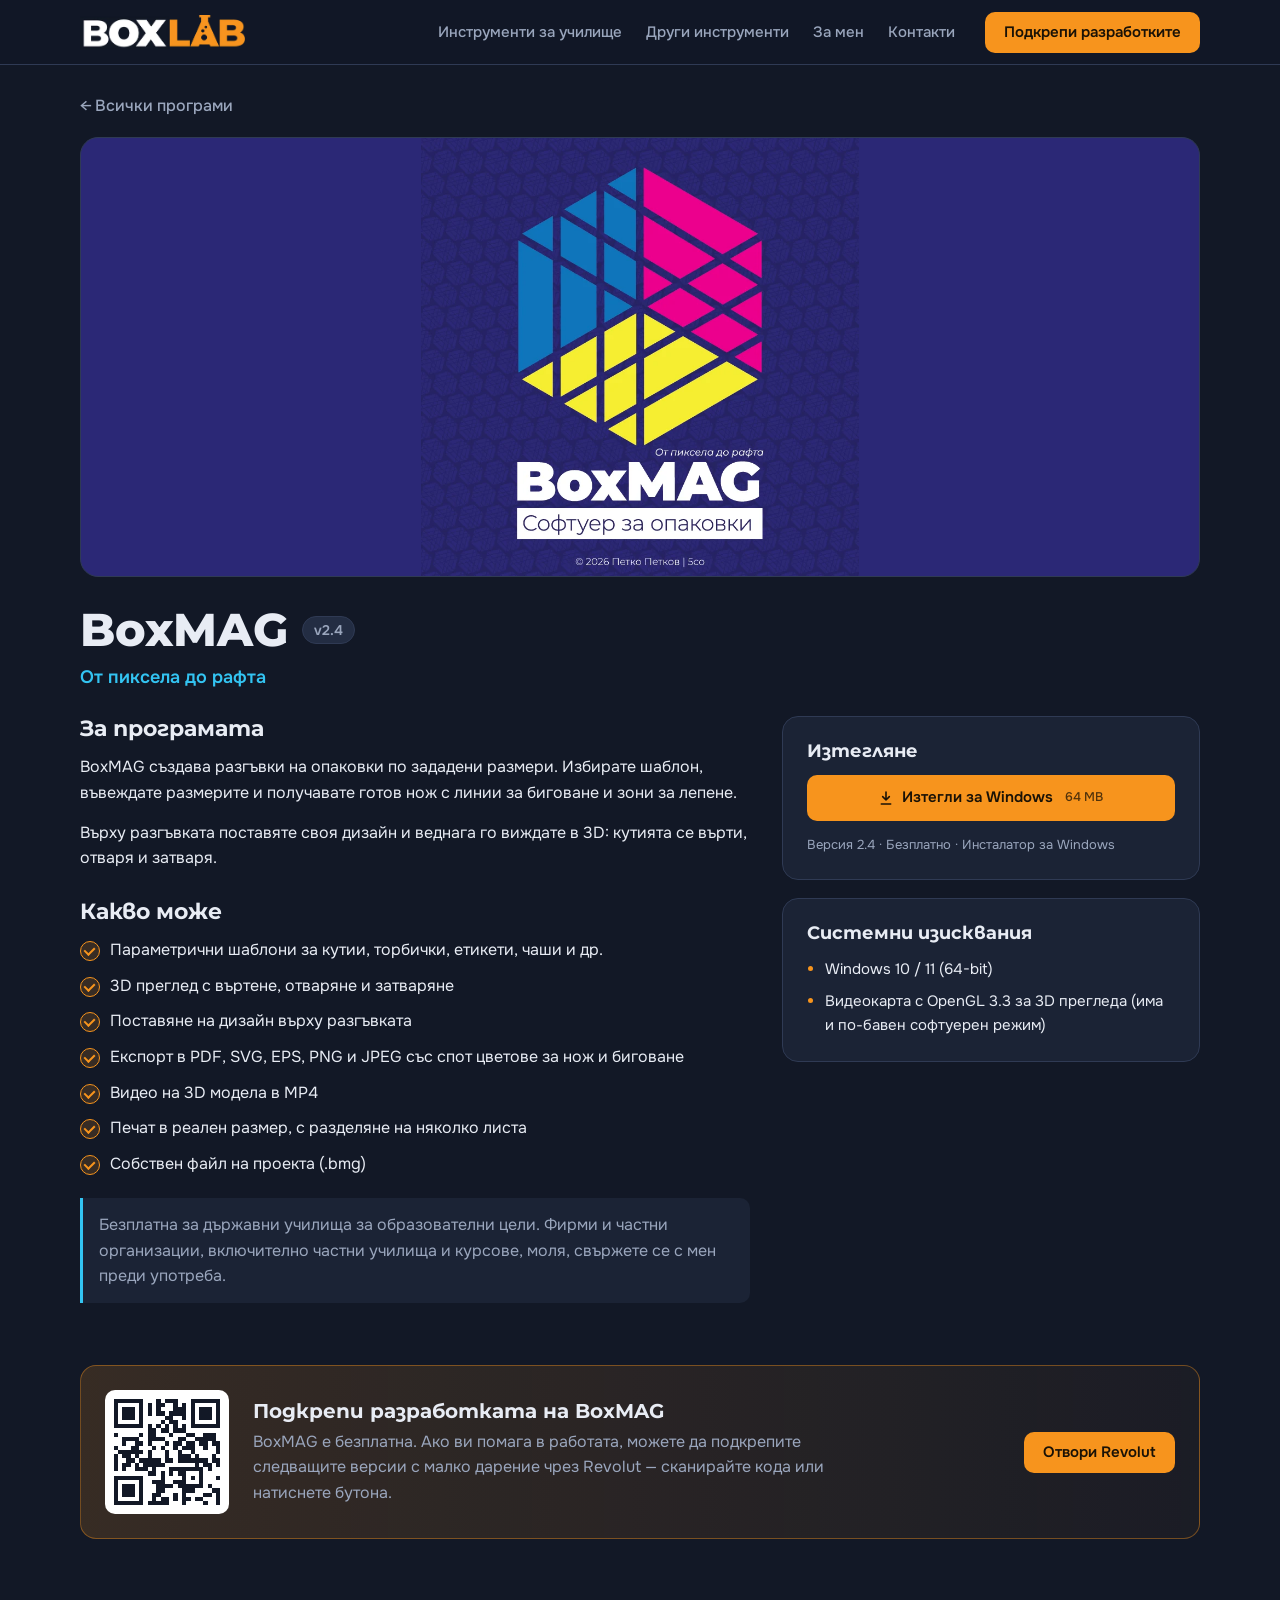
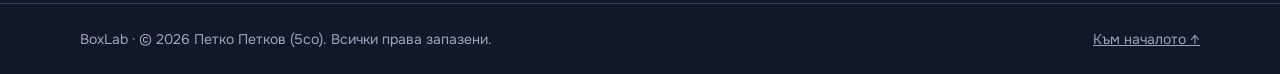
==== apps/boxmag.html @ cab24c6a "Add a page for every app; cards link via 'Виж повече'; iBox text fix - apps/<slug>.html: splash, des" ====
<!DOCTYPE html>
<html lang="bg">
<head>
<meta charset="utf-8">
<meta name="viewport" content="width=device-width, initial-scale=1">
<title>BoxMAG — BoxLab</title>
<meta name="description" content="Разгъвки на опаковки — кутии, торбички, етикети, чаши — с 3D преглед, поставяне на дизайн и експорт в PDF, SVG, EPS и PNG. Създадена за учениците по графичен дизайн.">
<link rel="preconnect" href="https://fonts.googleapis.com">
<link rel="preconnect" href="https://fonts.gstatic.com" crossorigin>
<link href="https://fonts.googleapis.com/css2?family=Montserrat:wght@600;700;800&family=Onest:wght@400;500;600&display=swap" rel="stylesheet">
<link rel="stylesheet" href="../css/style.css">
</head>
<body>
<header class="nav">
  <div class="wrap">
    <a class="brand" href="../index.html" aria-label="BoxLab — към началото"><img src="../img/boxlab-logo.webp" alt="BoxLab" width="166" height="34"></a>
    <nav aria-label="Основно меню">
      <a href="../index.html#school">Инструменти за училище</a>
      <a href="../index.html#other">Други инструменти</a>
      <a href="../index.html#about">За мен</a>
      <a href="../index.html#contact">Контакти</a>
    </nav>
    <a class="btn btn-accent" href="https://revolut.me/5co5cov" target="_blank" rel="noopener">Подкрепи разработките</a>
  </div>
</header>

<main id="top" class="app">
  <div class="wrap">
    <a class="back" href="../index.html#other">← Всички програми</a>
    <div class="shot big" style="--shot:#2b2876"><img src="../img/boxmag.webp" alt="Splash екран на BoxMAG"></div>
    <div class="app-head">
      <h1>BoxMAG <span class="tag">v2.4</span></h1>
      <p class="motto">От пиксела до рафта</p>
    </div>
    <div class="app-grid">
      <div class="app-main">
        <h2>За програмата</h2>
        <p>BoxMAG създава разгъвки на опаковки по зададени размери. Избирате шаблон, въвеждате размерите и получавате готов нож с линии за биговане и зони за лепене.</p><p>Върху разгъвката поставяте своя дизайн и веднага го виждате в 3D: кутията се върти, отваря и затваря.</p>
        <h2>Какво може</h2>
        <ul class="ticks"><li>Параметрични шаблони за кутии, торбички, етикети, чаши и др.</li><li>3D преглед с въртене, отваряне и затваряне</li><li>Поставяне на дизайн върху разгъвката</li><li>Експорт в PDF, SVG, EPS, PNG и JPEG със спот цветове за нож и биговане</li><li>Видео на 3D модела в MP4</li><li>Печат в реален размер, с разделяне на няколко листа</li><li>Собствен файл на проекта (.bmg)</li></ul>
        <p class="note">Безплатна за държавни училища за образователни цели. Фирми и частни организации, включително частни училища и курсове, моля, свържете се с мен преди употреба.</p>
      </div>
      <aside class="app-side">
        <div class="panel">
          <h3>Изтегляне</h3>
          <a class="btn btn-accent wide" href="https://drive.google.com/file/d/1gAkdbxF0jY8W7kGCFCd62C63rsixD9_W/view?usp=drive_link" target="_blank" rel="noopener"><svg viewBox="0 0 24 24" fill="none" stroke="currentColor" stroke-width="2.4" stroke-linecap="round" stroke-linejoin="round" aria-hidden="true"><path d="M12 3v12M7 10l5 5 5-5M5 21h14"/></svg>Изтегли за Windows<small>64 MB</small></a>
          <p class="fine">Версия 2.4 · Безплатно · Инсталатор за Windows</p>
        </div>
        <div class="panel">
          <h3>Системни изисквания</h3>
          <ul class="reqs"><li>Windows 10 / 11 (64-bit)</li><li>Видеокарта с OpenGL 3.3 за 3D прегледа (има и по-бавен софтуерен режим)</li></ul>
        </div>
      </aside>
    </div>

    <div class="support app-support">
      <div class="support-qr"><a href="https://revolut.me/5co5cov" target="_blank" rel="noopener"><svg class="qr" viewBox="0 0 29 29" role="img" aria-label="QR код към revolut.me/5co5cov" shape-rendering="crispEdges"><rect width="29" height="29" fill="#fff"/><path d="M2,2h1v1h-1zM3,2h1v1h-1zM4,2h1v1h-1zM5,2h1v1h-1zM6,2h1v1h-1zM7,2h1v1h-1zM8,2h1v1h-1zM12,2h1v1h-1zM14,2h1v1h-1zM15,2h1v1h-1zM16,2h1v1h-1zM20,2h1v1h-1zM21,2h1v1h-1zM22,2h1v1h-1zM23,2h1v1h-1zM24,2h1v1h-1zM25,2h1v1h-1zM26,2h1v1h-1zM2,3h1v1h-1zM8,3h1v1h-1zM10,3h1v1h-1zM12,3h1v1h-1zM13,3h1v1h-1zM16,3h1v1h-1zM18,3h1v1h-1zM20,3h1v1h-1zM26,3h1v1h-1zM2,4h1v1h-1zM4,4h1v1h-1zM5,4h1v1h-1zM6,4h1v1h-1zM8,4h1v1h-1zM10,4h1v1h-1zM12,4h1v1h-1zM16,4h1v1h-1zM17,4h1v1h-1zM18,4h1v1h-1zM20,4h1v1h-1zM22,4h1v1h-1zM23,4h1v1h-1zM24,4h1v1h-1zM26,4h1v1h-1zM2,5h1v1h-1zM4,5h1v1h-1zM5,5h1v1h-1zM6,5h1v1h-1zM8,5h1v1h-1zM10,5h1v1h-1zM12,5h1v1h-1zM13,5h1v1h-1zM15,5h1v1h-1zM16,5h1v1h-1zM17,5h1v1h-1zM18,5h1v1h-1zM20,5h1v1h-1zM22,5h1v1h-1zM23,5h1v1h-1zM24,5h1v1h-1zM26,5h1v1h-1zM2,6h1v1h-1zM4,6h1v1h-1zM5,6h1v1h-1zM6,6h1v1h-1zM8,6h1v1h-1zM14,6h1v1h-1zM15,6h1v1h-1zM18,6h1v1h-1zM20,6h1v1h-1zM22,6h1v1h-1zM23,6h1v1h-1zM24,6h1v1h-1zM26,6h1v1h-1zM2,7h1v1h-1zM8,7h1v1h-1zM13,7h1v1h-1zM15,7h1v1h-1zM16,7h1v1h-1zM20,7h1v1h-1zM26,7h1v1h-1zM2,8h1v1h-1zM3,8h1v1h-1zM4,8h1v1h-1zM5,8h1v1h-1zM6,8h1v1h-1zM7,8h1v1h-1zM8,8h1v1h-1zM10,8h1v1h-1zM12,8h1v1h-1zM14,8h1v1h-1zM16,8h1v1h-1zM18,8h1v1h-1zM20,8h1v1h-1zM21,8h1v1h-1zM22,8h1v1h-1zM23,8h1v1h-1zM24,8h1v1h-1zM25,8h1v1h-1zM26,8h1v1h-1zM10,9h1v1h-1zM11,9h1v1h-1zM13,9h1v1h-1zM14,9h1v1h-1zM16,9h1v1h-1zM17,9h1v1h-1zM18,9h1v1h-1zM2,10h1v1h-1zM8,10h1v1h-1zM10,10h1v1h-1zM11,10h1v1h-1zM15,10h1v1h-1zM19,10h1v1h-1zM20,10h1v1h-1zM23,10h1v1h-1zM24,10h1v1h-1zM25,10h1v1h-1zM4,11h1v1h-1zM5,11h1v1h-1zM6,11h1v1h-1zM7,11h1v1h-1zM10,11h1v1h-1zM11,11h1v1h-1zM12,11h1v1h-1zM13,11h1v1h-1zM17,11h1v1h-1zM18,11h1v1h-1zM21,11h1v1h-1zM22,11h1v1h-1zM23,11h1v1h-1zM24,11h1v1h-1zM25,11h1v1h-1zM4,12h1v1h-1zM7,12h1v1h-1zM8,12h1v1h-1zM10,12h1v1h-1zM14,12h1v1h-1zM16,12h1v1h-1zM17,12h1v1h-1zM19,12h1v1h-1zM20,12h1v1h-1zM22,12h1v1h-1zM23,12h1v1h-1zM25,12h1v1h-1zM26,12h1v1h-1zM2,13h1v1h-1zM6,13h1v1h-1zM7,13h1v1h-1zM11,13h1v1h-1zM13,13h1v1h-1zM16,13h1v1h-1zM18,13h1v1h-1zM19,13h1v1h-1zM20,13h1v1h-1zM23,13h1v1h-1zM26,13h1v1h-1zM3,14h1v1h-1zM4,14h1v1h-1zM5,14h1v1h-1zM6,14h1v1h-1zM7,14h1v1h-1zM8,14h1v1h-1zM10,14h1v1h-1zM14,14h1v1h-1zM17,14h1v1h-1zM20,14h1v1h-1zM26,14h1v1h-1zM2,15h1v1h-1zM4,15h1v1h-1zM5,15h1v1h-1zM7,15h1v1h-1zM10,15h1v1h-1zM14,15h1v1h-1zM17,15h1v1h-1zM18,15h1v1h-1zM19,15h1v1h-1zM21,15h1v1h-1zM25,15h1v1h-1zM2,16h1v1h-1zM5,16h1v1h-1zM6,16h1v1h-1zM8,16h1v1h-1zM9,16h1v1h-1zM10,16h1v1h-1zM11,16h1v1h-1zM12,16h1v1h-1zM14,16h1v1h-1zM15,16h1v1h-1zM17,16h1v1h-1zM18,16h1v1h-1zM19,16h1v1h-1zM20,16h1v1h-1zM21,16h1v1h-1zM22,16h1v1h-1zM23,16h1v1h-1zM25,16h1v1h-1zM26,16h1v1h-1zM2,17h1v1h-1zM4,17h1v1h-1zM5,17h1v1h-1zM7,17h1v1h-1zM9,17h1v1h-1zM10,17h1v1h-1zM11,17h1v1h-1zM12,17h1v1h-1zM13,17h1v1h-1zM21,17h1v1h-1zM23,17h1v1h-1zM24,17h1v1h-1zM26,17h1v1h-1zM2,18h1v1h-1zM4,18h1v1h-1zM7,18h1v1h-1zM8,18h1v1h-1zM9,18h1v1h-1zM11,18h1v1h-1zM15,18h1v1h-1zM16,18h1v1h-1zM17,18h1v1h-1zM18,18h1v1h-1zM19,18h1v1h-1zM20,18h1v1h-1zM21,18h1v1h-1zM22,18h1v1h-1zM24,18h1v1h-1zM10,19h1v1h-1zM11,19h1v1h-1zM13,19h1v1h-1zM15,19h1v1h-1zM17,19h1v1h-1zM18,19h1v1h-1zM22,19h1v1h-1zM2,20h1v1h-1zM3,20h1v1h-1zM4,20h1v1h-1zM5,20h1v1h-1zM6,20h1v1h-1zM7,20h1v1h-1zM8,20h1v1h-1zM13,20h1v1h-1zM18,20h1v1h-1zM20,20h1v1h-1zM22,20h1v1h-1zM26,20h1v1h-1zM2,21h1v1h-1zM8,21h1v1h-1zM11,21h1v1h-1zM12,21h1v1h-1zM13,21h1v1h-1zM16,21h1v1h-1zM17,21h1v1h-1zM18,21h1v1h-1zM22,21h1v1h-1zM2,22h1v1h-1zM4,22h1v1h-1zM5,22h1v1h-1zM6,22h1v1h-1zM8,22h1v1h-1zM12,22h1v1h-1zM13,22h1v1h-1zM14,22h1v1h-1zM15,22h1v1h-1zM17,22h1v1h-1zM18,22h1v1h-1zM19,22h1v1h-1zM20,22h1v1h-1zM21,22h1v1h-1zM22,22h1v1h-1zM24,22h1v1h-1zM2,23h1v1h-1zM4,23h1v1h-1zM5,23h1v1h-1zM6,23h1v1h-1zM8,23h1v1h-1zM12,23h1v1h-1zM13,23h1v1h-1zM18,23h1v1h-1zM19,23h1v1h-1zM20,23h1v1h-1zM25,23h1v1h-1zM26,23h1v1h-1zM2,24h1v1h-1zM4,24h1v1h-1zM5,24h1v1h-1zM6,24h1v1h-1zM8,24h1v1h-1zM11,24h1v1h-1zM12,24h1v1h-1zM16,24h1v1h-1zM18,24h1v1h-1zM23,24h1v1h-1zM24,24h1v1h-1zM26,24h1v1h-1zM2,25h1v1h-1zM8,25h1v1h-1zM11,25h1v1h-1zM13,25h1v1h-1zM14,25h1v1h-1zM16,25h1v1h-1zM18,25h1v1h-1zM19,25h1v1h-1zM21,25h1v1h-1zM22,25h1v1h-1zM26,25h1v1h-1zM2,26h1v1h-1zM3,26h1v1h-1zM4,26h1v1h-1zM5,26h1v1h-1zM6,26h1v1h-1zM7,26h1v1h-1zM8,26h1v1h-1zM10,26h1v1h-1zM11,26h1v1h-1zM12,26h1v1h-1zM13,26h1v1h-1zM14,26h1v1h-1zM18,26h1v1h-1zM23,26h1v1h-1zM26,26h1v1h-1z" fill="#121826"/></svg></a></div>
      <div class="support-text">
        <h3>Подкрепи разработката на BoxMAG</h3>
        <p>BoxMAG е безплатна. Ако ви помага в работата, можете да подкрепите следващите версии с малко дарение чрез Revolut — сканирайте кода или натиснете бутона.</p>
      </div>
      <a class="btn btn-accent" href="https://revolut.me/5co5cov" target="_blank" rel="noopener">Отвори Revolut</a>
    </div>
  </div>
</main>
<footer>
  <div class="wrap">
    <span>BoxLab · © 2026 Петко Петков (5co). Всички права запазени.</span>
    <a href="#top">Към началото ↑</a>
  </div>
</footer>
</body>
</html>
---- css/style.css ----
:root{
  /* Layout: dark workshop page — hero, two shelves of app cards, about + contacts; one orange accent for actions */
  --bg:#121826;
  --surface:#1b2335;
  --surface-2:#232d43;
  --line:#2f3a54;
  --text:#e8ecf4;
  --muted:#9aa6bd;
  --accent:#f7941d;
  --accent-ink:#1a1206;
  --cyan:#33c4f2;
  --display:"Montserrat",system-ui,sans-serif;
  --body:"Onest",system-ui,-apple-system,"Segoe UI",sans-serif;
  color-scheme:dark;
}
*{box-sizing:border-box}
html{scroll-behavior:smooth}
@media (prefers-reduced-motion:reduce){html{scroll-behavior:auto}*{transition:none!important}}
body{margin:0;background:var(--bg);color:var(--text);font:400 16px/1.6 var(--body)}
a{color:inherit}
img{max-width:100%;display:block}
.wrap{max-width:1160px;margin:0 auto;padding:0 20px}
:focus-visible{outline:2px solid var(--cyan);outline-offset:3px;border-radius:6px}

/* nav */
header.nav{position:sticky;top:0;z-index:10;background:rgba(18,24,38,.92);backdrop-filter:blur(8px);border-bottom:1px solid var(--line)}
.nav .wrap{display:flex;align-items:center;gap:20px;min-height:64px;flex-wrap:wrap;padding-top:8px;padding-bottom:8px}
.brand{display:flex;align-items:center;text-decoration:none}
.brand img{height:34px;width:auto}
.nav nav{display:flex;gap:4px;flex-wrap:wrap;margin-left:auto}
.nav nav a{text-decoration:none;color:var(--muted);padding:8px 10px;border-radius:8px;font-weight:500;font-size:15px}
.nav nav a:hover{color:var(--text);background:var(--surface)}

.btn{display:inline-flex;align-items:center;gap:8px;text-decoration:none;font:600 15px/1 var(--body);padding:12px 18px;border-radius:10px;border:1px solid transparent;cursor:pointer;white-space:nowrap}
.btn-accent{background:var(--accent);color:var(--accent-ink)}
.btn-accent:hover{background:#ffa83d}
.btn-ghost{border-color:var(--line);color:var(--text)}
.btn-ghost:hover{border-color:var(--muted)}
.btn svg{width:16px;height:16px;flex:none}

/* hero */
.hero{padding:72px 0 56px;border-bottom:1px solid var(--line)}
.hero h1{font:800 clamp(30px,5vw,52px)/1.1 var(--display);margin:0 0 18px;max-width:18ch;text-wrap:balance}
.hero h1 em{font-style:normal;color:var(--accent)}
.hero p{color:var(--muted);font-size:18px;max-width:58ch;margin:0 0 28px}
.hero .actions{display:flex;gap:12px;flex-wrap:wrap}
.facts{display:flex;gap:28px;flex-wrap:wrap;margin-top:40px;color:var(--muted);font-size:14px}
.facts b{display:block;color:var(--text);font:700 22px/1.2 var(--display)}

/* sections */
section.block{padding:64px 0}
.block h2{font:800 clamp(24px,3.2vw,34px)/1.2 var(--display);margin:0 0 8px;text-wrap:balance}
.block .lead{color:var(--muted);margin:0 0 32px;max-width:62ch}

.grid{display:grid;grid-template-columns:repeat(auto-fill,minmax(320px,1fr));gap:22px}
.card{display:flex;flex-direction:column;background:var(--surface);border:1px solid var(--line);border-radius:16px;overflow:hidden}
.shot{position:relative;aspect-ratio:16/10;display:grid;place-items:center;overflow:hidden;background:var(--shot,#1e293b)}
.shot img{position:absolute;inset:0;width:100%;height:100%;object-fit:contain}
.card .body{padding:20px 22px 22px;display:flex;flex-direction:column;gap:10px;flex:1}
.card h3{font:700 21px/1.2 var(--display);margin:0;display:flex;align-items:center;gap:10px;flex-wrap:wrap}
.tag{font:600 12px/1 var(--body);padding:5px 9px;border-radius:999px;background:var(--surface-2);color:var(--muted);border:1px solid var(--line)}
.tag.soon{color:var(--cyan);border-color:rgba(51,196,242,.4)}
.tag.dev{color:var(--accent);border-color:rgba(247,148,29,.45)}
.motto{color:var(--cyan);font-weight:600;font-size:14px;margin:0}
.card p.desc{margin:0;color:var(--muted);font-size:15px}
.card .dl{display:flex;gap:10px;flex-wrap:wrap;margin-top:auto;padding-top:8px}
.meta{font-size:13px;color:var(--muted)}

.rd{background:linear-gradient(135deg,#1c2c4a,#0f1626);color:var(--text)}
.rd div{text-align:center}
.rd b{display:block;font:800 40px/1 var(--display);letter-spacing:.02em}
.rd b span{color:var(--accent)}
.rd small{color:var(--muted);font-size:14px}

/* about + contact */
.about{display:grid;grid-template-columns:1.3fr 1fr;gap:28px;align-items:start}
.about p{max-width:62ch;margin:0 0 14px}
.me{display:flex;gap:28px;align-items:flex-start}
.avatar{flex:none;width:150px;height:150px;border-radius:50%;object-fit:cover;border:3px solid var(--accent);box-shadow:0 0 0 6px rgba(247,148,29,.12)}
@media (max-width:560px){.me{flex-direction:column;gap:18px}.avatar{width:120px;height:120px}}
.panel{background:var(--surface);border:1px solid var(--line);border-radius:16px;padding:24px}
.panel h3{font:700 18px/1.2 var(--display);margin:0 0 12px}
.contact-list{list-style:none;margin:0;padding:0;display:grid;gap:12px}
.contact-list a{text-decoration:none}
.contact-list a:hover{color:var(--accent)}
.contact-list span{display:block;font-size:13px;color:var(--muted)}
.qr-box{display:flex;gap:16px;align-items:center;margin-top:18px;padding-top:18px;border-top:1px solid var(--line)}
.qr-box .qr{width:116px;height:116px;display:block;border-radius:10px;flex:none}
.qr-box a{text-decoration:none}
.qr-box a:hover{color:var(--accent)}
.qr-box span{display:block;font-size:13px;color:var(--muted)}
.qr-box small{display:block;color:var(--muted);font-size:13px;margin-top:6px;max-width:26ch}
.support{margin-top:28px;display:flex;gap:24px;align-items:center;justify-content:space-between;flex-wrap:wrap;background:linear-gradient(90deg,rgba(247,148,29,.16),rgba(247,148,29,.04));border:1px solid rgba(247,148,29,.4);border-radius:16px;padding:24px}
.support h3{font:700 20px/1.2 var(--display);margin:0 0 6px}
.support p{margin:0;color:var(--muted);max-width:56ch}

footer{border-top:1px solid var(--line);padding:24px 0;color:var(--muted);font-size:14px}
footer .wrap{display:flex;justify-content:space-between;gap:12px;flex-wrap:wrap}

@media (max-width:760px){
  .about{grid-template-columns:1fr}
  .nav nav{margin-left:0;width:100%}
  .grid{grid-template-columns:1fr}
}

/* --- общи добавки --- */
section.block.alt{background:#0f1420;border-top:1px solid var(--line);border-bottom:1px solid var(--line)}
.card h3 a{text-decoration:none}
.card h3 a:hover{color:var(--accent)}
.card-link{display:block}
.card-link .shot{transition:filter .15s}
.card-link:hover .shot{filter:brightness(1.08)}
.btn svg{width:16px;height:16px}

/* --- страница на програма --- */
.app{padding:28px 0 64px}
.back{display:inline-block;color:var(--muted);text-decoration:none;font-weight:500;margin-bottom:18px}
.back:hover{color:var(--accent)}
.shot.big{aspect-ratio:auto;height:clamp(220px,40vw,440px);border-radius:18px;border:1px solid var(--line)}
.shot.big.rd b{font-size:clamp(48px,8vw,88px)}
.app-head{margin:28px 0 8px}
.app-head h1{font:800 clamp(30px,4.6vw,46px)/1.1 var(--display);margin:0 0 8px;display:flex;align-items:center;gap:14px;flex-wrap:wrap}
.app-head h1 .tag{font-size:14px;padding:6px 11px}
.app-head .motto{font-size:18px}
.app-grid{display:grid;grid-template-columns:minmax(0,1.6fr) minmax(280px,1fr);gap:32px;margin-top:24px;align-items:start}
.app-main h2{font:700 22px/1.2 var(--display);margin:28px 0 12px}
.app-main h2:first-child{margin-top:0}
.app-main p{margin:0 0 14px;max-width:66ch}
.ticks{list-style:none;margin:0;padding:0;display:grid;gap:10px}
.ticks li{position:relative;padding-left:30px}
.ticks li::before{content:"";position:absolute;left:0;top:4px;width:18px;height:18px;border-radius:50%;background:rgba(247,148,29,.16);border:1.5px solid var(--accent)}
.ticks li::after{content:"";position:absolute;left:6px;top:8px;width:5px;height:8px;border:solid var(--accent);border-width:0 2px 2px 0;transform:rotate(45deg)}
.note{margin-top:22px!important;padding:14px 16px;border-left:3px solid var(--cyan);background:var(--surface);border-radius:0 10px 10px 0;color:var(--muted)}
.app-side{display:grid;gap:18px;position:sticky;top:84px}
.app-side .btn.wide{width:100%;justify-content:center;margin-bottom:10px;padding:14px 18px}
.app-side .btn small{font-weight:500;opacity:.75;margin-left:4px}
.fine{color:var(--muted);font-size:13px;margin:4px 0 0}
.pending{padding:14px;border-radius:10px;border:1px dashed var(--line);text-align:center;color:var(--cyan);font-weight:600}
.reqs{margin:0;padding-left:18px;display:grid;gap:8px;color:var(--text);font-size:15px}
.reqs li::marker{color:var(--accent)}
.app-support{margin-top:48px;justify-content:flex-start}
.app-support .support-text{flex:1;min-width:240px}
.support-qr .qr{width:124px;height:124px;display:block;border-radius:10px}
@media (max-width:860px){.app-grid{grid-template-columns:1fr}.app-side{position:static}}
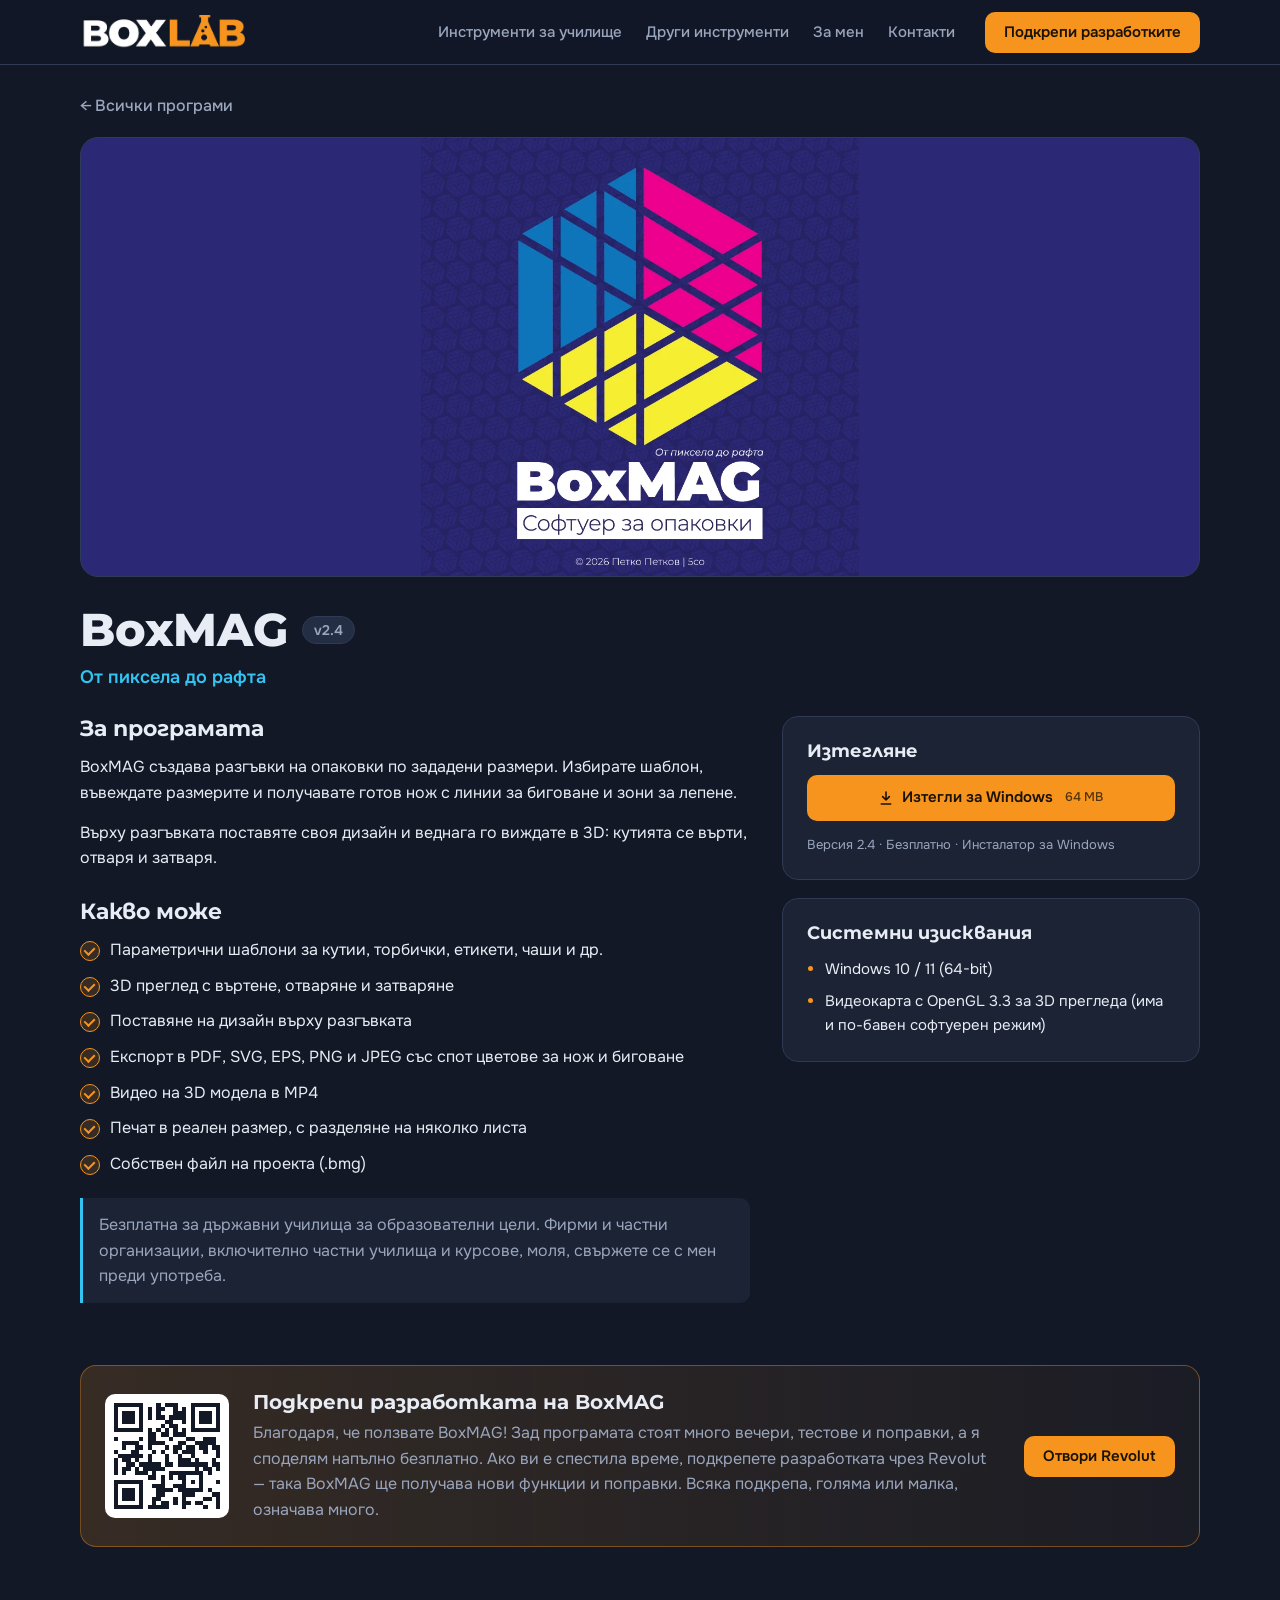
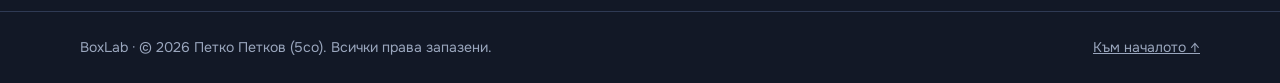
==== commit d0c7e67a: "New support texts on home and app pages Co-Authored-By: Claude Opus 5.5 <noreply@anthropic.com> Clau" ====
--- a/apps/boxmag.html
+++ b/apps/boxmag.html
@@ -9,6 +9,7 @@
 <link rel="preconnect" href="https://fonts.gstatic.com" crossorigin>
 <link href="https://fonts.googleapis.com/css2?family=Montserrat:wght@600;700;800&family=Onest:wght@400;500;600&display=swap" rel="stylesheet">
 <link rel="stylesheet" href="../css/style.css">
+<script data-goatcounter="https://5co.goatcounter.com/count" async src="https://gc.zgo.at/count.js"></script>
 </head>
 <body>
 <header class="nav">
@@ -20,7 +21,7 @@
       <a href="../index.html#about">За мен</a>
       <a href="../index.html#contact">Контакти</a>
     </nav>
-    <a class="btn btn-accent" href="https://revolut.me/5co5cov" target="_blank" rel="noopener">Подкрепи разработките</a>
+    <a class="btn btn-accent" href="https://revolut.me/5co5cov" target="_blank" rel="noopener" data-goatcounter-click="revolut" data-goatcounter-title="Revolut — подкрепа">Подкрепи разработките</a>
   </div>
 </header>
 
@@ -43,7 +44,7 @@
       <aside class="app-side">
         <div class="panel">
           <h3>Изтегляне</h3>
-          <a class="btn btn-accent wide" href="https://drive.google.com/file/d/1gAkdbxF0jY8W7kGCFCd62C63rsixD9_W/view?usp=drive_link" target="_blank" rel="noopener"><svg viewBox="0 0 24 24" fill="none" stroke="currentColor" stroke-width="2.4" stroke-linecap="round" stroke-linejoin="round" aria-hidden="true"><path d="M12 3v12M7 10l5 5 5-5M5 21h14"/></svg>Изтегли за Windows<small>64 MB</small></a>
+          <a class="btn btn-accent wide" href="https://drive.google.com/file/d/1gAkdbxF0jY8W7kGCFCd62C63rsixD9_W/view?usp=drive_link" target="_blank" rel="noopener" data-goatcounter-click="download-boxmag" data-goatcounter-title="Изтегляне: BoxMAG (Изтегли)"><svg viewBox="0 0 24 24" fill="none" stroke="currentColor" stroke-width="2.4" stroke-linecap="round" stroke-linejoin="round" aria-hidden="true"><path d="M12 3v12M7 10l5 5 5-5M5 21h14"/></svg>Изтегли за Windows<small>64 MB</small></a>
           <p class="fine">Версия 2.4 · Безплатно · Инсталатор за Windows</p>
         </div>
         <div class="panel">
@@ -54,12 +55,12 @@
     </div>
 
     <div class="support app-support">
-      <div class="support-qr"><a href="https://revolut.me/5co5cov" target="_blank" rel="noopener"><svg class="qr" viewBox="0 0 29 29" role="img" aria-label="QR код към revolut.me/5co5cov" shape-rendering="crispEdges"><rect width="29" height="29" fill="#fff"/><path d="M2,2h1v1h-1zM3,2h1v1h-1zM4,2h1v1h-1zM5,2h1v1h-1zM6,2h1v1h-1zM7,2h1v1h-1zM8,2h1v1h-1zM12,2h1v1h-1zM14,2h1v1h-1zM15,2h1v1h-1zM16,2h1v1h-1zM20,2h1v1h-1zM21,2h1v1h-1zM22,2h1v1h-1zM23,2h1v1h-1zM24,2h1v1h-1zM25,2h1v1h-1zM26,2h1v1h-1zM2,3h1v1h-1zM8,3h1v1h-1zM10,3h1v1h-1zM12,3h1v1h-1zM13,3h1v1h-1zM16,3h1v1h-1zM18,3h1v1h-1zM20,3h1v1h-1zM26,3h1v1h-1zM2,4h1v1h-1zM4,4h1v1h-1zM5,4h1v1h-1zM6,4h1v1h-1zM8,4h1v1h-1zM10,4h1v1h-1zM12,4h1v1h-1zM16,4h1v1h-1zM17,4h1v1h-1zM18,4h1v1h-1zM20,4h1v1h-1zM22,4h1v1h-1zM23,4h1v1h-1zM24,4h1v1h-1zM26,4h1v1h-1zM2,5h1v1h-1zM4,5h1v1h-1zM5,5h1v1h-1zM6,5h1v1h-1zM8,5h1v1h-1zM10,5h1v1h-1zM12,5h1v1h-1zM13,5h1v1h-1zM15,5h1v1h-1zM16,5h1v1h-1zM17,5h1v1h-1zM18,5h1v1h-1zM20,5h1v1h-1zM22,5h1v1h-1zM23,5h1v1h-1zM24,5h1v1h-1zM26,5h1v1h-1zM2,6h1v1h-1zM4,6h1v1h-1zM5,6h1v1h-1zM6,6h1v1h-1zM8,6h1v1h-1zM14,6h1v1h-1zM15,6h1v1h-1zM18,6h1v1h-1zM20,6h1v1h-1zM22,6h1v1h-1zM23,6h1v1h-1zM24,6h1v1h-1zM26,6h1v1h-1zM2,7h1v1h-1zM8,7h1v1h-1zM13,7h1v1h-1zM15,7h1v1h-1zM16,7h1v1h-1zM20,7h1v1h-1zM26,7h1v1h-1zM2,8h1v1h-1zM3,8h1v1h-1zM4,8h1v1h-1zM5,8h1v1h-1zM6,8h1v1h-1zM7,8h1v1h-1zM8,8h1v1h-1zM10,8h1v1h-1zM12,8h1v1h-1zM14,8h1v1h-1zM16,8h1v1h-1zM18,8h1v1h-1zM20,8h1v1h-1zM21,8h1v1h-1zM22,8h1v1h-1zM23,8h1v1h-1zM24,8h1v1h-1zM25,8h1v1h-1zM26,8h1v1h-1zM10,9h1v1h-1zM11,9h1v1h-1zM13,9h1v1h-1zM14,9h1v1h-1zM16,9h1v1h-1zM17,9h1v1h-1zM18,9h1v1h-1zM2,10h1v1h-1zM8,10h1v1h-1zM10,10h1v1h-1zM11,10h1v1h-1zM15,10h1v1h-1zM19,10h1v1h-1zM20,10h1v1h-1zM23,10h1v1h-1zM24,10h1v1h-1zM25,10h1v1h-1zM4,11h1v1h-1zM5,11h1v1h-1zM6,11h1v1h-1zM7,11h1v1h-1zM10,11h1v1h-1zM11,11h1v1h-1zM12,11h1v1h-1zM13,11h1v1h-1zM17,11h1v1h-1zM18,11h1v1h-1zM21,11h1v1h-1zM22,11h1v1h-1zM23,11h1v1h-1zM24,11h1v1h-1zM25,11h1v1h-1zM4,12h1v1h-1zM7,12h1v1h-1zM8,12h1v1h-1zM10,12h1v1h-1zM14,12h1v1h-1zM16,12h1v1h-1zM17,12h1v1h-1zM19,12h1v1h-1zM20,12h1v1h-1zM22,12h1v1h-1zM23,12h1v1h-1zM25,12h1v1h-1zM26,12h1v1h-1zM2,13h1v1h-1zM6,13h1v1h-1zM7,13h1v1h-1zM11,13h1v1h-1zM13,13h1v1h-1zM16,13h1v1h-1zM18,13h1v1h-1zM19,13h1v1h-1zM20,13h1v1h-1zM23,13h1v1h-1zM26,13h1v1h-1zM3,14h1v1h-1zM4,14h1v1h-1zM5,14h1v1h-1zM6,14h1v1h-1zM7,14h1v1h-1zM8,14h1v1h-1zM10,14h1v1h-1zM14,14h1v1h-1zM17,14h1v1h-1zM20,14h1v1h-1zM26,14h1v1h-1zM2,15h1v1h-1zM4,15h1v1h-1zM5,15h1v1h-1zM7,15h1v1h-1zM10,15h1v1h-1zM14,15h1v1h-1zM17,15h1v1h-1zM18,15h1v1h-1zM19,15h1v1h-1zM21,15h1v1h-1zM25,15h1v1h-1zM2,16h1v1h-1zM5,16h1v1h-1zM6,16h1v1h-1zM8,16h1v1h-1zM9,16h1v1h-1zM10,16h1v1h-1zM11,16h1v1h-1zM12,16h1v1h-1zM14,16h1v1h-1zM15,16h1v1h-1zM17,16h1v1h-1zM18,16h1v1h-1zM19,16h1v1h-1zM20,16h1v1h-1zM21,16h1v1h-1zM22,16h1v1h-1zM23,16h1v1h-1zM25,16h1v1h-1zM26,16h1v1h-1zM2,17h1v1h-1zM4,17h1v1h-1zM5,17h1v1h-1zM7,17h1v1h-1zM9,17h1v1h-1zM10,17h1v1h-1zM11,17h1v1h-1zM12,17h1v1h-1zM13,17h1v1h-1zM21,17h1v1h-1zM23,17h1v1h-1zM24,17h1v1h-1zM26,17h1v1h-1zM2,18h1v1h-1zM4,18h1v1h-1zM7,18h1v1h-1zM8,18h1v1h-1zM9,18h1v1h-1zM11,18h1v1h-1zM15,18h1v1h-1zM16,18h1v1h-1zM17,18h1v1h-1zM18,18h1v1h-1zM19,18h1v1h-1zM20,18h1v1h-1zM21,18h1v1h-1zM22,18h1v1h-1zM24,18h1v1h-1zM10,19h1v1h-1zM11,19h1v1h-1zM13,19h1v1h-1zM15,19h1v1h-1zM17,19h1v1h-1zM18,19h1v1h-1zM22,19h1v1h-1zM2,20h1v1h-1zM3,20h1v1h-1zM4,20h1v1h-1zM5,20h1v1h-1zM6,20h1v1h-1zM7,20h1v1h-1zM8,20h1v1h-1zM13,20h1v1h-1zM18,20h1v1h-1zM20,20h1v1h-1zM22,20h1v1h-1zM26,20h1v1h-1zM2,21h1v1h-1zM8,21h1v1h-1zM11,21h1v1h-1zM12,21h1v1h-1zM13,21h1v1h-1zM16,21h1v1h-1zM17,21h1v1h-1zM18,21h1v1h-1zM22,21h1v1h-1zM2,22h1v1h-1zM4,22h1v1h-1zM5,22h1v1h-1zM6,22h1v1h-1zM8,22h1v1h-1zM12,22h1v1h-1zM13,22h1v1h-1zM14,22h1v1h-1zM15,22h1v1h-1zM17,22h1v1h-1zM18,22h1v1h-1zM19,22h1v1h-1zM20,22h1v1h-1zM21,22h1v1h-1zM22,22h1v1h-1zM24,22h1v1h-1zM2,23h1v1h-1zM4,23h1v1h-1zM5,23h1v1h-1zM6,23h1v1h-1zM8,23h1v1h-1zM12,23h1v1h-1zM13,23h1v1h-1zM18,23h1v1h-1zM19,23h1v1h-1zM20,23h1v1h-1zM25,23h1v1h-1zM26,23h1v1h-1zM2,24h1v1h-1zM4,24h1v1h-1zM5,24h1v1h-1zM6,24h1v1h-1zM8,24h1v1h-1zM11,24h1v1h-1zM12,24h1v1h-1zM16,24h1v1h-1zM18,24h1v1h-1zM23,24h1v1h-1zM24,24h1v1h-1zM26,24h1v1h-1zM2,25h1v1h-1zM8,25h1v1h-1zM11,25h1v1h-1zM13,25h1v1h-1zM14,25h1v1h-1zM16,25h1v1h-1zM18,25h1v1h-1zM19,25h1v1h-1zM21,25h1v1h-1zM22,25h1v1h-1zM26,25h1v1h-1zM2,26h1v1h-1zM3,26h1v1h-1zM4,26h1v1h-1zM5,26h1v1h-1zM6,26h1v1h-1zM7,26h1v1h-1zM8,26h1v1h-1zM10,26h1v1h-1zM11,26h1v1h-1zM12,26h1v1h-1zM13,26h1v1h-1zM14,26h1v1h-1zM18,26h1v1h-1zM23,26h1v1h-1zM26,26h1v1h-1z" fill="#121826"/></svg></a></div>
+      <div class="support-qr"><a href="https://revolut.me/5co5cov" target="_blank" rel="noopener" data-goatcounter-click="revolut" data-goatcounter-title="Revolut — подкрепа"><svg class="qr" viewBox="0 0 29 29" role="img" aria-label="QR код към revolut.me/5co5cov" shape-rendering="crispEdges"><rect width="29" height="29" fill="#fff"/><path d="M2,2h1v1h-1zM3,2h1v1h-1zM4,2h1v1h-1zM5,2h1v1h-1zM6,2h1v1h-1zM7,2h1v1h-1zM8,2h1v1h-1zM12,2h1v1h-1zM14,2h1v1h-1zM15,2h1v1h-1zM16,2h1v1h-1zM20,2h1v1h-1zM21,2h1v1h-1zM22,2h1v1h-1zM23,2h1v1h-1zM24,2h1v1h-1zM25,2h1v1h-1zM26,2h1v1h-1zM2,3h1v1h-1zM8,3h1v1h-1zM10,3h1v1h-1zM12,3h1v1h-1zM13,3h1v1h-1zM16,3h1v1h-1zM18,3h1v1h-1zM20,3h1v1h-1zM26,3h1v1h-1zM2,4h1v1h-1zM4,4h1v1h-1zM5,4h1v1h-1zM6,4h1v1h-1zM8,4h1v1h-1zM10,4h1v1h-1zM12,4h1v1h-1zM16,4h1v1h-1zM17,4h1v1h-1zM18,4h1v1h-1zM20,4h1v1h-1zM22,4h1v1h-1zM23,4h1v1h-1zM24,4h1v1h-1zM26,4h1v1h-1zM2,5h1v1h-1zM4,5h1v1h-1zM5,5h1v1h-1zM6,5h1v1h-1zM8,5h1v1h-1zM10,5h1v1h-1zM12,5h1v1h-1zM13,5h1v1h-1zM15,5h1v1h-1zM16,5h1v1h-1zM17,5h1v1h-1zM18,5h1v1h-1zM20,5h1v1h-1zM22,5h1v1h-1zM23,5h1v1h-1zM24,5h1v1h-1zM26,5h1v1h-1zM2,6h1v1h-1zM4,6h1v1h-1zM5,6h1v1h-1zM6,6h1v1h-1zM8,6h1v1h-1zM14,6h1v1h-1zM15,6h1v1h-1zM18,6h1v1h-1zM20,6h1v1h-1zM22,6h1v1h-1zM23,6h1v1h-1zM24,6h1v1h-1zM26,6h1v1h-1zM2,7h1v1h-1zM8,7h1v1h-1zM13,7h1v1h-1zM15,7h1v1h-1zM16,7h1v1h-1zM20,7h1v1h-1zM26,7h1v1h-1zM2,8h1v1h-1zM3,8h1v1h-1zM4,8h1v1h-1zM5,8h1v1h-1zM6,8h1v1h-1zM7,8h1v1h-1zM8,8h1v1h-1zM10,8h1v1h-1zM12,8h1v1h-1zM14,8h1v1h-1zM16,8h1v1h-1zM18,8h1v1h-1zM20,8h1v1h-1zM21,8h1v1h-1zM22,8h1v1h-1zM23,8h1v1h-1zM24,8h1v1h-1zM25,8h1v1h-1zM26,8h1v1h-1zM10,9h1v1h-1zM11,9h1v1h-1zM13,9h1v1h-1zM14,9h1v1h-1zM16,9h1v1h-1zM17,9h1v1h-1zM18,9h1v1h-1zM2,10h1v1h-1zM8,10h1v1h-1zM10,10h1v1h-1zM11,10h1v1h-1zM15,10h1v1h-1zM19,10h1v1h-1zM20,10h1v1h-1zM23,10h1v1h-1zM24,10h1v1h-1zM25,10h1v1h-1zM4,11h1v1h-1zM5,11h1v1h-1zM6,11h1v1h-1zM7,11h1v1h-1zM10,11h1v1h-1zM11,11h1v1h-1zM12,11h1v1h-1zM13,11h1v1h-1zM17,11h1v1h-1zM18,11h1v1h-1zM21,11h1v1h-1zM22,11h1v1h-1zM23,11h1v1h-1zM24,11h1v1h-1zM25,11h1v1h-1zM4,12h1v1h-1zM7,12h1v1h-1zM8,12h1v1h-1zM10,12h1v1h-1zM14,12h1v1h-1zM16,12h1v1h-1zM17,12h1v1h-1zM19,12h1v1h-1zM20,12h1v1h-1zM22,12h1v1h-1zM23,12h1v1h-1zM25,12h1v1h-1zM26,12h1v1h-1zM2,13h1v1h-1zM6,13h1v1h-1zM7,13h1v1h-1zM11,13h1v1h-1zM13,13h1v1h-1zM16,13h1v1h-1zM18,13h1v1h-1zM19,13h1v1h-1zM20,13h1v1h-1zM23,13h1v1h-1zM26,13h1v1h-1zM3,14h1v1h-1zM4,14h1v1h-1zM5,14h1v1h-1zM6,14h1v1h-1zM7,14h1v1h-1zM8,14h1v1h-1zM10,14h1v1h-1zM14,14h1v1h-1zM17,14h1v1h-1zM20,14h1v1h-1zM26,14h1v1h-1zM2,15h1v1h-1zM4,15h1v1h-1zM5,15h1v1h-1zM7,15h1v1h-1zM10,15h1v1h-1zM14,15h1v1h-1zM17,15h1v1h-1zM18,15h1v1h-1zM19,15h1v1h-1zM21,15h1v1h-1zM25,15h1v1h-1zM2,16h1v1h-1zM5,16h1v1h-1zM6,16h1v1h-1zM8,16h1v1h-1zM9,16h1v1h-1zM10,16h1v1h-1zM11,16h1v1h-1zM12,16h1v1h-1zM14,16h1v1h-1zM15,16h1v1h-1zM17,16h1v1h-1zM18,16h1v1h-1zM19,16h1v1h-1zM20,16h1v1h-1zM21,16h1v1h-1zM22,16h1v1h-1zM23,16h1v1h-1zM25,16h1v1h-1zM26,16h1v1h-1zM2,17h1v1h-1zM4,17h1v1h-1zM5,17h1v1h-1zM7,17h1v1h-1zM9,17h1v1h-1zM10,17h1v1h-1zM11,17h1v1h-1zM12,17h1v1h-1zM13,17h1v1h-1zM21,17h1v1h-1zM23,17h1v1h-1zM24,17h1v1h-1zM26,17h1v1h-1zM2,18h1v1h-1zM4,18h1v1h-1zM7,18h1v1h-1zM8,18h1v1h-1zM9,18h1v1h-1zM11,18h1v1h-1zM15,18h1v1h-1zM16,18h1v1h-1zM17,18h1v1h-1zM18,18h1v1h-1zM19,18h1v1h-1zM20,18h1v1h-1zM21,18h1v1h-1zM22,18h1v1h-1zM24,18h1v1h-1zM10,19h1v1h-1zM11,19h1v1h-1zM13,19h1v1h-1zM15,19h1v1h-1zM17,19h1v1h-1zM18,19h1v1h-1zM22,19h1v1h-1zM2,20h1v1h-1zM3,20h1v1h-1zM4,20h1v1h-1zM5,20h1v1h-1zM6,20h1v1h-1zM7,20h1v1h-1zM8,20h1v1h-1zM13,20h1v1h-1zM18,20h1v1h-1zM20,20h1v1h-1zM22,20h1v1h-1zM26,20h1v1h-1zM2,21h1v1h-1zM8,21h1v1h-1zM11,21h1v1h-1zM12,21h1v1h-1zM13,21h1v1h-1zM16,21h1v1h-1zM17,21h1v1h-1zM18,21h1v1h-1zM22,21h1v1h-1zM2,22h1v1h-1zM4,22h1v1h-1zM5,22h1v1h-1zM6,22h1v1h-1zM8,22h1v1h-1zM12,22h1v1h-1zM13,22h1v1h-1zM14,22h1v1h-1zM15,22h1v1h-1zM17,22h1v1h-1zM18,22h1v1h-1zM19,22h1v1h-1zM20,22h1v1h-1zM21,22h1v1h-1zM22,22h1v1h-1zM24,22h1v1h-1zM2,23h1v1h-1zM4,23h1v1h-1zM5,23h1v1h-1zM6,23h1v1h-1zM8,23h1v1h-1zM12,23h1v1h-1zM13,23h1v1h-1zM18,23h1v1h-1zM19,23h1v1h-1zM20,23h1v1h-1zM25,23h1v1h-1zM26,23h1v1h-1zM2,24h1v1h-1zM4,24h1v1h-1zM5,24h1v1h-1zM6,24h1v1h-1zM8,24h1v1h-1zM11,24h1v1h-1zM12,24h1v1h-1zM16,24h1v1h-1zM18,24h1v1h-1zM23,24h1v1h-1zM24,24h1v1h-1zM26,24h1v1h-1zM2,25h1v1h-1zM8,25h1v1h-1zM11,25h1v1h-1zM13,25h1v1h-1zM14,25h1v1h-1zM16,25h1v1h-1zM18,25h1v1h-1zM19,25h1v1h-1zM21,25h1v1h-1zM22,25h1v1h-1zM26,25h1v1h-1zM2,26h1v1h-1zM3,26h1v1h-1zM4,26h1v1h-1zM5,26h1v1h-1zM6,26h1v1h-1zM7,26h1v1h-1zM8,26h1v1h-1zM10,26h1v1h-1zM11,26h1v1h-1zM12,26h1v1h-1zM13,26h1v1h-1zM14,26h1v1h-1zM18,26h1v1h-1zM23,26h1v1h-1zM26,26h1v1h-1z" fill="#121826"/></svg></a></div>
       <div class="support-text">
         <h3>Подкрепи разработката на BoxMAG</h3>
-        <p>BoxMAG е безплатна. Ако ви помага в работата, можете да подкрепите следващите версии с малко дарение чрез Revolut — сканирайте кода или натиснете бутона.</p>
+        <p>Благодаря, че ползвате BoxMAG! Зад програмата стоят много вечери, тестове и поправки, а я споделям напълно безплатно. Ако ви е спестила време, подкрепете разработката чрез Revolut — така BoxMAG ще получава нови функции и поправки. Всяка подкрепа, голяма или малка, означава много.</p>
       </div>
-      <a class="btn btn-accent" href="https://revolut.me/5co5cov" target="_blank" rel="noopener">Отвори Revolut</a>
+      <a class="btn btn-accent" href="https://revolut.me/5co5cov" target="_blank" rel="noopener" data-goatcounter-click="revolut" data-goatcounter-title="Revolut — подкрепа">Отвори Revolut</a>
     </div>
   </div>
 </main>
--- a/css/style.css
+++ b/css/style.css
@@ -140,5 +140,6 @@
 .reqs li::marker{color:var(--accent)}
 .app-support{margin-top:48px;justify-content:flex-start}
 .app-support .support-text{flex:1;min-width:240px}
+.support p{max-width:78ch}
 .support-qr .qr{width:124px;height:124px;display:block;border-radius:10px}
 @media (max-width:860px){.app-grid{grid-template-columns:1fr}.app-side{position:static}}
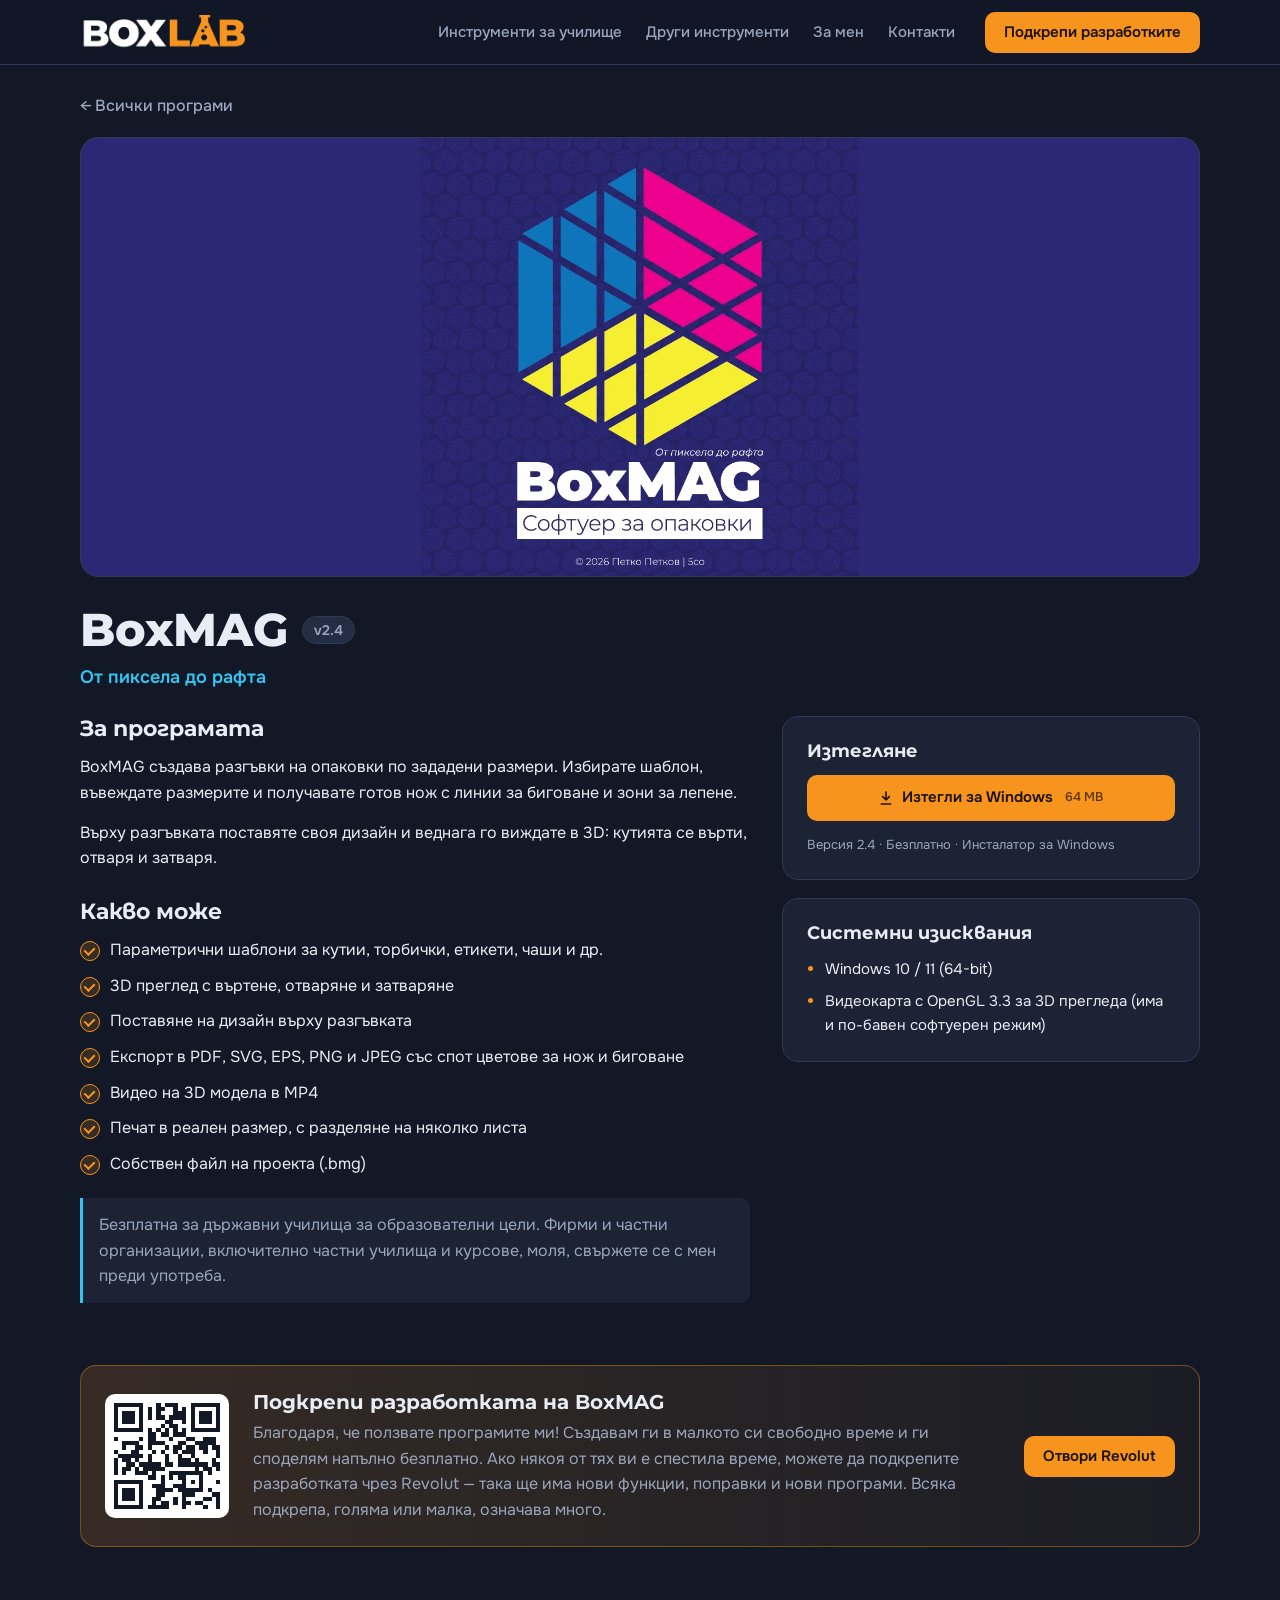
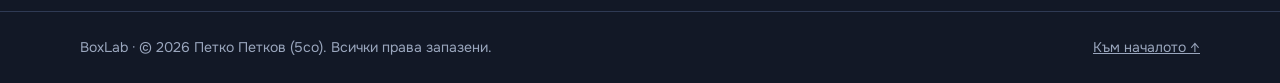
==== commit fad0b12c: "Same shorter support text on all app pages Co-Authored-By: Claude Opus 5.5 <noreply@anthropic.com> C" ====
--- a/apps/boxmag.html
+++ b/apps/boxmag.html
@@ -58,7 +58,7 @@
       <div class="support-qr"><a href="https://revolut.me/5co5cov" target="_blank" rel="noopener" data-goatcounter-click="revolut" data-goatcounter-title="Revolut — подкрепа"><svg class="qr" viewBox="0 0 29 29" role="img" aria-label="QR код към revolut.me/5co5cov" shape-rendering="crispEdges"><rect width="29" height="29" fill="#fff"/><path d="M2,2h1v1h-1zM3,2h1v1h-1zM4,2h1v1h-1zM5,2h1v1h-1zM6,2h1v1h-1zM7,2h1v1h-1zM8,2h1v1h-1zM12,2h1v1h-1zM14,2h1v1h-1zM15,2h1v1h-1zM16,2h1v1h-1zM20,2h1v1h-1zM21,2h1v1h-1zM22,2h1v1h-1zM23,2h1v1h-1zM24,2h1v1h-1zM25,2h1v1h-1zM26,2h1v1h-1zM2,3h1v1h-1zM8,3h1v1h-1zM10,3h1v1h-1zM12,3h1v1h-1zM13,3h1v1h-1zM16,3h1v1h-1zM18,3h1v1h-1zM20,3h1v1h-1zM26,3h1v1h-1zM2,4h1v1h-1zM4,4h1v1h-1zM5,4h1v1h-1zM6,4h1v1h-1zM8,4h1v1h-1zM10,4h1v1h-1zM12,4h1v1h-1zM16,4h1v1h-1zM17,4h1v1h-1zM18,4h1v1h-1zM20,4h1v1h-1zM22,4h1v1h-1zM23,4h1v1h-1zM24,4h1v1h-1zM26,4h1v1h-1zM2,5h1v1h-1zM4,5h1v1h-1zM5,5h1v1h-1zM6,5h1v1h-1zM8,5h1v1h-1zM10,5h1v1h-1zM12,5h1v1h-1zM13,5h1v1h-1zM15,5h1v1h-1zM16,5h1v1h-1zM17,5h1v1h-1zM18,5h1v1h-1zM20,5h1v1h-1zM22,5h1v1h-1zM23,5h1v1h-1zM24,5h1v1h-1zM26,5h1v1h-1zM2,6h1v1h-1zM4,6h1v1h-1zM5,6h1v1h-1zM6,6h1v1h-1zM8,6h1v1h-1zM14,6h1v1h-1zM15,6h1v1h-1zM18,6h1v1h-1zM20,6h1v1h-1zM22,6h1v1h-1zM23,6h1v1h-1zM24,6h1v1h-1zM26,6h1v1h-1zM2,7h1v1h-1zM8,7h1v1h-1zM13,7h1v1h-1zM15,7h1v1h-1zM16,7h1v1h-1zM20,7h1v1h-1zM26,7h1v1h-1zM2,8h1v1h-1zM3,8h1v1h-1zM4,8h1v1h-1zM5,8h1v1h-1zM6,8h1v1h-1zM7,8h1v1h-1zM8,8h1v1h-1zM10,8h1v1h-1zM12,8h1v1h-1zM14,8h1v1h-1zM16,8h1v1h-1zM18,8h1v1h-1zM20,8h1v1h-1zM21,8h1v1h-1zM22,8h1v1h-1zM23,8h1v1h-1zM24,8h1v1h-1zM25,8h1v1h-1zM26,8h1v1h-1zM10,9h1v1h-1zM11,9h1v1h-1zM13,9h1v1h-1zM14,9h1v1h-1zM16,9h1v1h-1zM17,9h1v1h-1zM18,9h1v1h-1zM2,10h1v1h-1zM8,10h1v1h-1zM10,10h1v1h-1zM11,10h1v1h-1zM15,10h1v1h-1zM19,10h1v1h-1zM20,10h1v1h-1zM23,10h1v1h-1zM24,10h1v1h-1zM25,10h1v1h-1zM4,11h1v1h-1zM5,11h1v1h-1zM6,11h1v1h-1zM7,11h1v1h-1zM10,11h1v1h-1zM11,11h1v1h-1zM12,11h1v1h-1zM13,11h1v1h-1zM17,11h1v1h-1zM18,11h1v1h-1zM21,11h1v1h-1zM22,11h1v1h-1zM23,11h1v1h-1zM24,11h1v1h-1zM25,11h1v1h-1zM4,12h1v1h-1zM7,12h1v1h-1zM8,12h1v1h-1zM10,12h1v1h-1zM14,12h1v1h-1zM16,12h1v1h-1zM17,12h1v1h-1zM19,12h1v1h-1zM20,12h1v1h-1zM22,12h1v1h-1zM23,12h1v1h-1zM25,12h1v1h-1zM26,12h1v1h-1zM2,13h1v1h-1zM6,13h1v1h-1zM7,13h1v1h-1zM11,13h1v1h-1zM13,13h1v1h-1zM16,13h1v1h-1zM18,13h1v1h-1zM19,13h1v1h-1zM20,13h1v1h-1zM23,13h1v1h-1zM26,13h1v1h-1zM3,14h1v1h-1zM4,14h1v1h-1zM5,14h1v1h-1zM6,14h1v1h-1zM7,14h1v1h-1zM8,14h1v1h-1zM10,14h1v1h-1zM14,14h1v1h-1zM17,14h1v1h-1zM20,14h1v1h-1zM26,14h1v1h-1zM2,15h1v1h-1zM4,15h1v1h-1zM5,15h1v1h-1zM7,15h1v1h-1zM10,15h1v1h-1zM14,15h1v1h-1zM17,15h1v1h-1zM18,15h1v1h-1zM19,15h1v1h-1zM21,15h1v1h-1zM25,15h1v1h-1zM2,16h1v1h-1zM5,16h1v1h-1zM6,16h1v1h-1zM8,16h1v1h-1zM9,16h1v1h-1zM10,16h1v1h-1zM11,16h1v1h-1zM12,16h1v1h-1zM14,16h1v1h-1zM15,16h1v1h-1zM17,16h1v1h-1zM18,16h1v1h-1zM19,16h1v1h-1zM20,16h1v1h-1zM21,16h1v1h-1zM22,16h1v1h-1zM23,16h1v1h-1zM25,16h1v1h-1zM26,16h1v1h-1zM2,17h1v1h-1zM4,17h1v1h-1zM5,17h1v1h-1zM7,17h1v1h-1zM9,17h1v1h-1zM10,17h1v1h-1zM11,17h1v1h-1zM12,17h1v1h-1zM13,17h1v1h-1zM21,17h1v1h-1zM23,17h1v1h-1zM24,17h1v1h-1zM26,17h1v1h-1zM2,18h1v1h-1zM4,18h1v1h-1zM7,18h1v1h-1zM8,18h1v1h-1zM9,18h1v1h-1zM11,18h1v1h-1zM15,18h1v1h-1zM16,18h1v1h-1zM17,18h1v1h-1zM18,18h1v1h-1zM19,18h1v1h-1zM20,18h1v1h-1zM21,18h1v1h-1zM22,18h1v1h-1zM24,18h1v1h-1zM10,19h1v1h-1zM11,19h1v1h-1zM13,19h1v1h-1zM15,19h1v1h-1zM17,19h1v1h-1zM18,19h1v1h-1zM22,19h1v1h-1zM2,20h1v1h-1zM3,20h1v1h-1zM4,20h1v1h-1zM5,20h1v1h-1zM6,20h1v1h-1zM7,20h1v1h-1zM8,20h1v1h-1zM13,20h1v1h-1zM18,20h1v1h-1zM20,20h1v1h-1zM22,20h1v1h-1zM26,20h1v1h-1zM2,21h1v1h-1zM8,21h1v1h-1zM11,21h1v1h-1zM12,21h1v1h-1zM13,21h1v1h-1zM16,21h1v1h-1zM17,21h1v1h-1zM18,21h1v1h-1zM22,21h1v1h-1zM2,22h1v1h-1zM4,22h1v1h-1zM5,22h1v1h-1zM6,22h1v1h-1zM8,22h1v1h-1zM12,22h1v1h-1zM13,22h1v1h-1zM14,22h1v1h-1zM15,22h1v1h-1zM17,22h1v1h-1zM18,22h1v1h-1zM19,22h1v1h-1zM20,22h1v1h-1zM21,22h1v1h-1zM22,22h1v1h-1zM24,22h1v1h-1zM2,23h1v1h-1zM4,23h1v1h-1zM5,23h1v1h-1zM6,23h1v1h-1zM8,23h1v1h-1zM12,23h1v1h-1zM13,23h1v1h-1zM18,23h1v1h-1zM19,23h1v1h-1zM20,23h1v1h-1zM25,23h1v1h-1zM26,23h1v1h-1zM2,24h1v1h-1zM4,24h1v1h-1zM5,24h1v1h-1zM6,24h1v1h-1zM8,24h1v1h-1zM11,24h1v1h-1zM12,24h1v1h-1zM16,24h1v1h-1zM18,24h1v1h-1zM23,24h1v1h-1zM24,24h1v1h-1zM26,24h1v1h-1zM2,25h1v1h-1zM8,25h1v1h-1zM11,25h1v1h-1zM13,25h1v1h-1zM14,25h1v1h-1zM16,25h1v1h-1zM18,25h1v1h-1zM19,25h1v1h-1zM21,25h1v1h-1zM22,25h1v1h-1zM26,25h1v1h-1zM2,26h1v1h-1zM3,26h1v1h-1zM4,26h1v1h-1zM5,26h1v1h-1zM6,26h1v1h-1zM7,26h1v1h-1zM8,26h1v1h-1zM10,26h1v1h-1zM11,26h1v1h-1zM12,26h1v1h-1zM13,26h1v1h-1zM14,26h1v1h-1zM18,26h1v1h-1zM23,26h1v1h-1zM26,26h1v1h-1z" fill="#121826"/></svg></a></div>
       <div class="support-text">
         <h3>Подкрепи разработката на BoxMAG</h3>
-        <p>Благодаря, че ползвате BoxMAG! Зад програмата стоят много вечери, тестове и поправки, а я споделям напълно безплатно. Ако ви е спестила време, подкрепете разработката чрез Revolut — така BoxMAG ще получава нови функции и поправки. Всяка подкрепа, голяма или малка, означава много.</p>
+        <p>Благодаря, че ползвате програмите ми! Създавам ги в малкото си свободно време и ги споделям напълно безплатно. Ако някоя от тях ви е спестила време, можете да подкрепите разработката чрез Revolut — така ще има нови функции, поправки и нови програми. Всяка подкрепа, голяма или малка, означава много.</p>
       </div>
       <a class="btn btn-accent" href="https://revolut.me/5co5cov" target="_blank" rel="noopener" data-goatcounter-click="revolut" data-goatcounter-title="Revolut — подкрепа">Отвори Revolut</a>
     </div>
